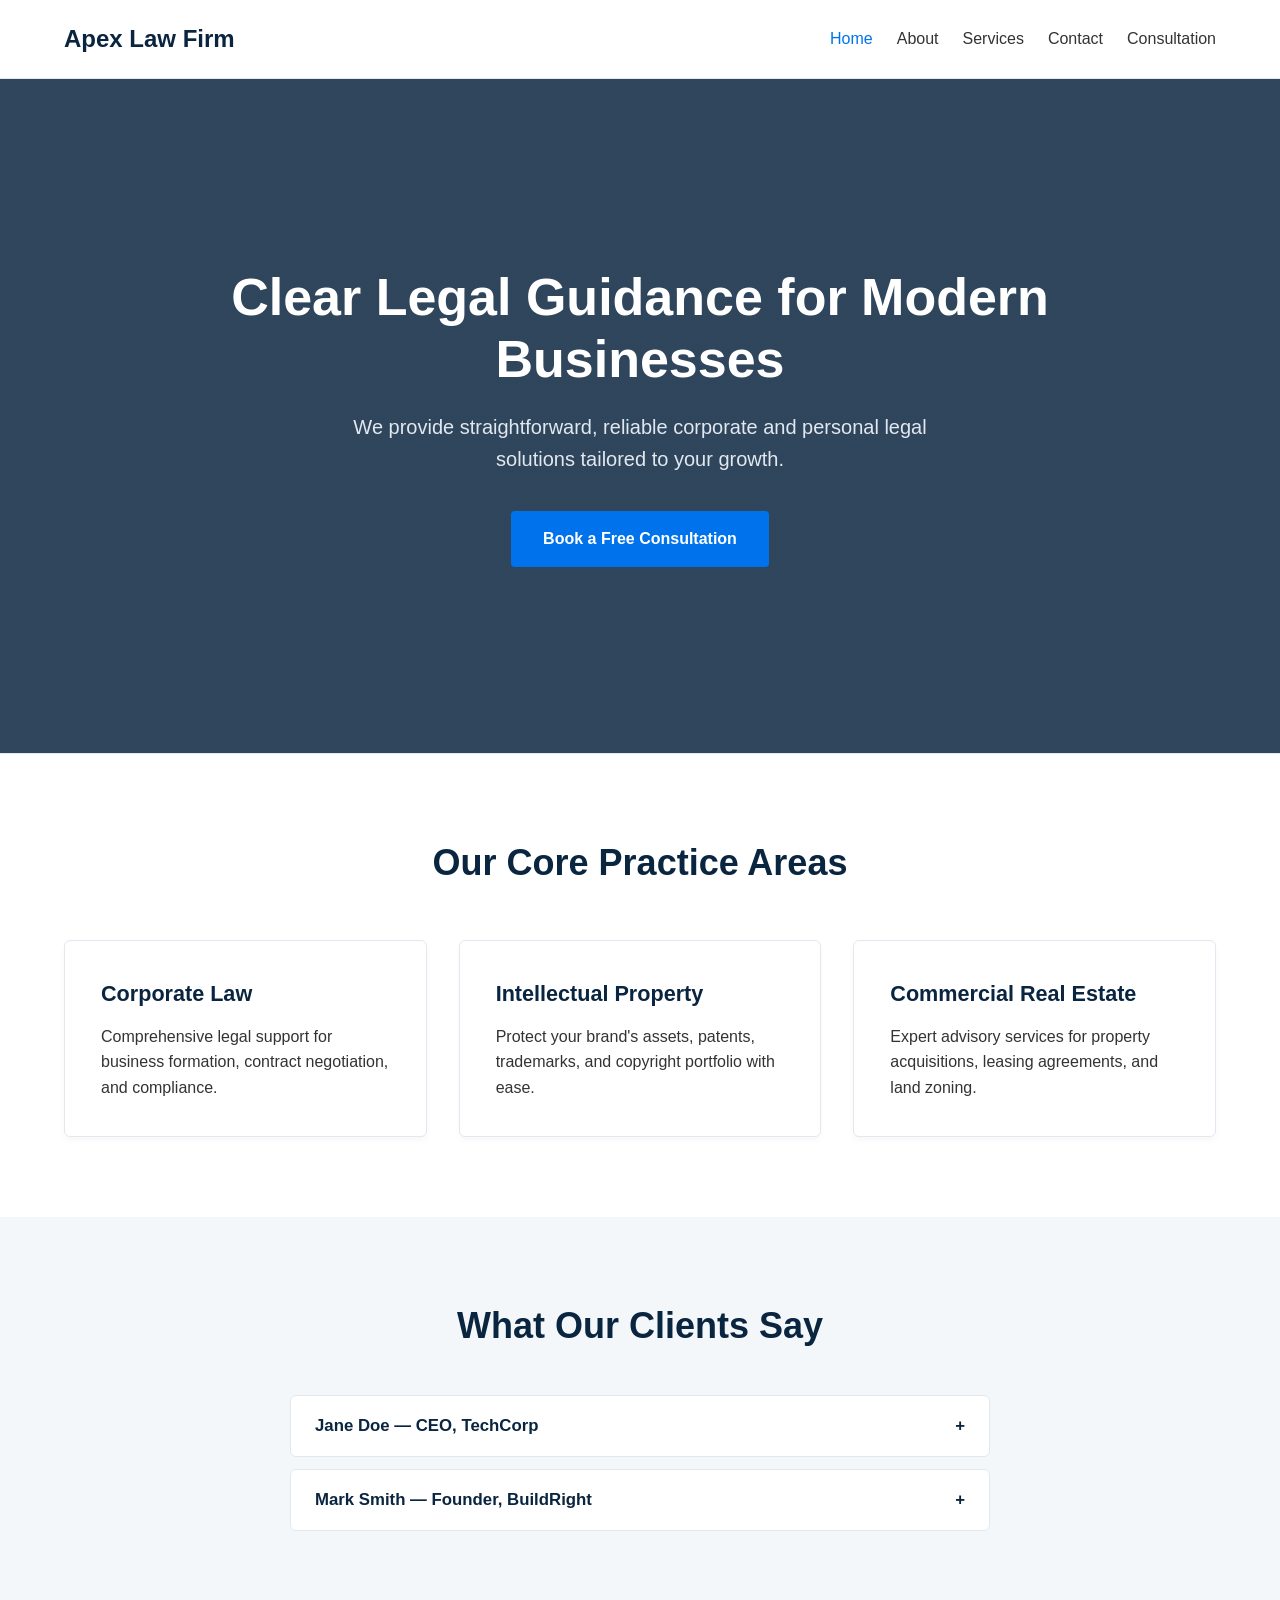
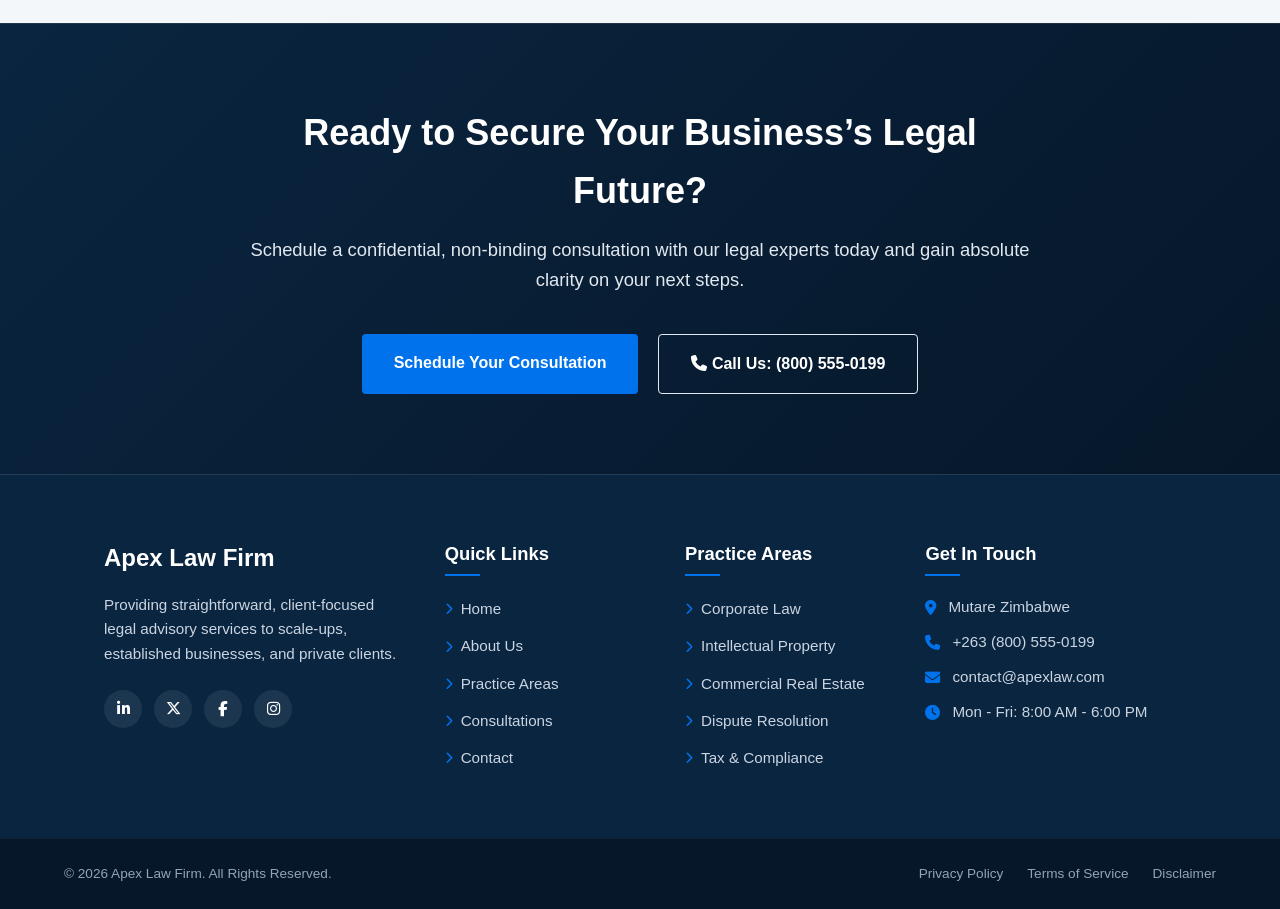
==== index.html @ 1f7de00d "Initial commit" ====
<!DOCTYPE html>
<html lang="en">
<head>
    <meta charset="UTF-8">
    <meta name="viewport" content="width=device-width, initial-scale=1.0">
    <meta name="description" content="Apex Law Firm - Modern legal solutions for corporate and personal needs. Professional, transparent, and dedicated legal services.">
    <meta name="keywords" content="Law Firm, Legal Services, Corporate Law, Apex Law">
    <title>Apex Law Firm | Professional & Modern Legal Services</title>
    
    <!-- Font Awesome CDN for Icons -->
    <link rel="stylesheet" href="https://cdnjs.cloudflare.com/ajax/libs/font-awesome/6.5.1/css/all.min.css">

    <!-- External CSS Link -->
    <link rel="stylesheet" href="assets/css/style.css">
</head>
<body>

    <!-- NAVIGATION HEADER -->
    <header class="navbar">
        <div class="logo">Apex Law Firm</div>
        
        <button class="menu-toggle" id="menuToggle" aria-label="Toggle Navigation">
            <span class="bar"></span>
            <span class="bar"></span>
            <span class="bar"></span>
        </button>

        <nav>
            <ul class="nav-links" id="navLinks">
                <li><a href="index.html" class="active">Home</a></li>
                <li><a href="about.html">About</a></li>
                <li><a href="services.html">Services</a></li>
                <li><a href="contact.html">Contact</a></li>
                <li><a href="landing.html">Consultation</a></li>
            </ul>
        </nav>
    </header>

    <!-- HERO BANNER -->
    <section class="hero">
        <h1>Clear Legal Guidance for Modern Businesses</h1>
        <p>We provide straightforward, reliable corporate and personal legal solutions tailored to your growth.</p>
        <a href="landing.html" class="btn-primary">Book a Free Consultation</a>
    </section>

    <!-- FEATURED SERVICES SECTION -->
    <section class="services">
        <h2>Our Core Practice Areas</h2>
        <div class="services-grid">
            <article class="service-card">
                <h3>Corporate Law</h3>
                <p>Comprehensive legal support for business formation, contract negotiation, and compliance.</p>
            </article>
            <article class="service-card">
                <h3>Intellectual Property</h3>
                <p>Protect your brand's assets, patents, trademarks, and copyright portfolio with ease.</p>
            </article>
            <article class="service-card">
                <h3>Commercial Real Estate</h3>
                <p>Expert advisory services for property acquisitions, leasing agreements, and land zoning.</p>
            </article>
        </div>
    </section>

    <!-- TESTIMONIALS SECTION -->
    <section class="testimonials">
        <h2>What Our Clients Say</h2>
        
        <div class="accordion-item">
            <button class="accordion-header">
                <span>Jane Doe — CEO, TechCorp</span>
                <span>+</span>
            </button>
            <div class="accordion-content">
                <p>"Apex Law Firm made our corporate acquisition seamless. Their legal team communicated clearly at every stage."</p>
            </div>
        </div>

        <div class="accordion-item">
            <button class="accordion-header">
                <span>Mark Smith — Founder, BuildRight</span>
                <span>+</span>
            </button>
            <div class="accordion-content">
                <p>"Professional, transparent, and prompt. They helped us draft clear contracts without complex legal jargon."</p>
            </div>
        </div>
    </section>

    <!-- CALL TO ACTION SECTION -->
    <section class="cta-banner">
        <div class="cta-container">
            <h2>Ready to Secure Your Business’s Legal Future?</h2>
            <p>Schedule a confidential, non-binding consultation with our legal experts today and gain absolute clarity on your next steps.</p>
            <div class="cta-actions">
                <a href="landing.html" class="btn-cta-primary">Schedule Your Consultation</a>
                <a href="tel:+18005550199" class="btn-cta-secondary"><i class="fa-solid fa-phone"></i> Call Us: (800) 555-0199</a>
            </div>
        </div>
    </section>

    <!-- EXPANDED FOOTER -->
    <footer class="site-footer">
        <div class="footer-container">
            <!-- Column 1: Brand & Bio -->
            <div class="footer-col brand-col">
                <div class="footer-logo">Apex Law Firm</div>
                <p>Providing straightforward, client-focused legal advisory services to scale-ups, established businesses, and private clients.</p>
                <div class="social-links">
                    <a href="#" aria-label="LinkedIn"><i class="fa-brands fa-linkedin-in"></i></a>
                    <a href="#" aria-label="X (Twitter)"><i class="fa-brands fa-x-twitter"></i></a>
                    <a href="#" aria-label="Facebook"><i class="fa-brands fa-facebook-f"></i></a>
                    <a href="#" aria-label="Instagram"><i class="fa-brands fa-instagram"></i></a>
                </div>
            </div>

            <!-- Column 2: Navigation Links -->
            <div class="footer-col">
                <h4>Quick Links</h4>
                <ul>
                    <li><a href="index.html"><i class="fa-solid fa-chevron-right"></i> Home</a></li>
                    <li><a href="about.html"><i class="fa-solid fa-chevron-right"></i> About Us</a></li>
                    <li><a href="services.html"><i class="fa-solid fa-chevron-right"></i> Practice Areas</a></li>
                    <li><a href="landing.html"><i class="fa-solid fa-chevron-right"></i> Consultations</a></li>
                    <li><a href="contact.html"><i class="fa-solid fa-chevron-right"></i> Contact</a></li>
                </ul>
            </div>

            <!-- Column 3: Practice Areas -->
            <div class="footer-col">
                <h4>Practice Areas</h4>
                <ul>
                    <li><a href="services.html#corporate"><i class="fa-solid fa-chevron-right"></i> Corporate Law</a></li>
                    <li><a href="services.html#ip"><i class="fa-solid fa-chevron-right"></i> Intellectual Property</a></li>
                    <li><a href="services.html#real-estate"><i class="fa-solid fa-chevron-right"></i> Commercial Real Estate</a></li>
                    <li><a href="services.html#litigation"><i class="fa-solid fa-chevron-right"></i> Dispute Resolution</a></li>
                    <li><a href="services.html#compliance"><i class="fa-solid fa-chevron-right"></i> Tax & Compliance</a></li>
                </ul>
            </div>

            <!-- Column 4: Direct Contact -->
            <div class="footer-col contact-col">
                <h4>Get In Touch</h4>
                <ul class="contact-info">
                    <li><i class="fa-solid fa-location-dot"></i> Mutare Zimbabwe</li>
                    <li><i class="fa-solid fa-phone"></i> +263 (800) 555-0199</li>
                    <li><i class="fa-solid fa-envelope"></i> contact@apexlaw.com</li>
                    <li><i class="fa-solid fa-clock"></i> Mon - Fri: 8:00 AM - 6:00 PM</li>
                </ul>
            </div>
        </div>

        <!-- Sub-Footer / Copyright -->
        <div class="footer-bottom">
            <div class="bottom-container">
                <p>&copy; 2026 Apex Law Firm. All Rights Reserved.</p>
                <div class="legal-links">
                    <a href="#">Privacy Policy</a>
                    <a href="#">Terms of Service</a>
                    <a href="#">Disclaimer</a>
                </div>
            </div>
        </div>
    </footer>

    <script src="assets/js/main.js"></script>
</body>
</html>
---- assets/css/style.css ----
/* ==========================================================================
   1. ROOT VARIABLES & GLOBAL RESET
   ========================================================================== */
:root {
  --primary-blue: #0A2540;
  --accent-blue: #0073EC;
  --hover-blue: #0056B3;
  --light-blue: #F4F7FA;
  --tagline-blue: #38BDF8;
  --white: #FFFFFF;
  --dark-gray: #333333;
  --border-color: #E2E8F0;
}

* {
  box-sizing: border-box;
  margin: 0;
  padding: 0;
  font-family: -apple-system, BlinkMacSystemFont, "Segoe UI", Roboto, Helvetica, Arial, sans-serif;
}

body {
  color: var(--dark-gray);
  background-color: var(--white);
  line-height: 1.6;
}

.page-header {
  background-color: var(--light-blue);
  padding: 4rem 5%;
  text-align: center;
  border-bottom: 1px solid var(--border-color);
}

.page-header h1 {
  font-size: 2.5rem;
  color: var(--primary-blue);
  margin-bottom: 0.5rem;
}

.page-header p {
  font-size: 1.1rem;
  color: #475569;
}


/* ==========================================================================
   2. HEADER & NAVIGATION
   ========================================================================== */
header.navbar {
  width: 100%;
  display: flex;
  justify-content: space-between;
  align-items: center;
  padding: 1.25rem 5%;
  background-color: var(--white);
  border-bottom: 1px solid var(--border-color);
  position: sticky;
  top: 0;
  z-index: 1000;
}

.logo {
  font-size: 1.5rem;
  font-weight: 700;
  color: var(--primary-blue);
}

.nav-links {
  display: flex;
  list-style: none;
  gap: 1.5rem;
}

.nav-links a {
  text-decoration: none;
  color: var(--dark-gray);
  font-weight: 500;
  transition: color 0.2s ease;
}

.nav-links a:hover,
.nav-links a.active {
  color: var(--accent-blue);
}

.menu-toggle {
  display: none;
  flex-direction: column;
  justify-content: space-between;
  width: 28px;
  height: 21px;
  background: transparent;
  border: none;
  cursor: pointer;
  padding: 0;
}

.menu-toggle .bar {
  height: 3px;
  width: 100%;
  background-color: var(--primary-blue);
  border-radius: 2px;
  transition: all 0.3s ease;
}

/* ==========================================================================
   3. HERO SECTION
   ========================================================================== */
.hero {
  position: relative;
  padding: 7rem 5%;
  display: flex;
  flex-direction: column;
  align-items: center;
  justify-content: center;
  min-height: 75vh;
  border-bottom: 1px solid var(--border-color);
  text-align: center;
  background: linear-gradient(
      rgba(10, 37, 64, 0.85), 
      rgba(10, 37, 64, 0.85)
    ), 
    url('https://images.unsplash.com/photo-1486406146926-c627a92ad1ab?auto=format&fit=crop&w=1600&q=80') center/cover no-repeat;
}

.hero h1 {
  font-size: 3.25rem;
  color: var(--white);
  line-height: 1.2;
  margin-bottom: 1.25rem;
  font-weight: 700;
  max-width: 850px;
}

.hero p {
  font-size: 1.25rem;
  color: var(--border-color);
  margin-bottom: 2.25rem;
  max-width: 650px;
}

/* ==========================================================================
   4. BUTTONS & ACTIONS
   ========================================================================== */
.btn-primary {
  display: inline-block;
  background-color: var(--accent-blue);
  color: var(--white);
  padding: 0.95rem 2rem;
  font-size: 1rem;
  text-decoration: none;
  border-radius: 4px;
  font-weight: 600;
  border: none;
  cursor: pointer;
  transition: background-color 0.2s ease;
}

.btn-primary:hover {
  background-color: var(--hover-blue);
}

/* ==========================================================================
   5. FEATURED SERVICES
   ========================================================================== */
.services {
  padding: 5rem 5%;
}

.services h2 {
  text-align: center;
  font-size: 2.25rem;
  color: var(--primary-blue);
  margin-bottom: 3rem;
}

.services-grid {
  display: grid;
  grid-template-columns: repeat(auto-fit, minmax(280px, 1fr));
  gap: 2rem;
  max-width: 1200px;
  margin: 0 auto;
}

.service-card {
  background: var(--white);
  border: 1px solid var(--border-color);
  padding: 2.25rem;
  border-radius: 6px;
  box-shadow: 0 4px 6px rgba(0, 0, 0, 0.03);
  transition: transform 0.2s ease, box-shadow 0.2s ease;
}

.service-card:hover {
  transform: translateY(-4px);
  box-shadow: 0 10px 15px rgba(0, 0, 0, 0.05);
}

.service-card h3 {
  font-size: 1.35rem;
  color: var(--primary-blue);
  margin-bottom: 0.75rem;
}

/* ==========================================================================
   6. TESTIMONIALS & ACCORDION
   ========================================================================== */
.testimonials {
  background-color: var(--light-blue);
  padding: 5rem 5%;
}

.testimonials h2 {
  text-align: center;
  font-size: 2.25rem;
  color: var(--primary-blue);
  margin-bottom: 2.5rem;
}

.testimonials .accordion-item {
  background: var(--white);
  border: 1px solid var(--border-color);
  margin: 0 auto 0.75rem auto;
  border-radius: 6px;
  overflow: hidden;
  max-width: 700px;
  display: grid;
  grid-template-rows: auto 0fr;
  transition: grid-template-rows 0.3s ease-out, border-color 0.2s ease;
}

.testimonials .accordion-item.active {
  grid-template-rows: auto 1fr;
  border-color: var(--accent-blue);
  box-shadow: 0 4px 12px rgba(0, 115, 236, 0.08);
}

.testimonials .accordion-header {
  width: 100%;
  padding: 1.25rem 1.5rem;
  text-align: left;
  background: none;
  border: none;
  font-size: 1.05rem;
  font-weight: 600;
  color: var(--primary-blue);
  cursor: pointer;
  display: flex;
  justify-content: space-between;
  align-items: center;
}

.testimonials .accordion-content {
  display: block !important;
  overflow: hidden;
  background-color: var(--white);
  padding: 0 1.5rem;
}

.testimonials .accordion-content p {
  color: #475569;
  line-height: 1.6;
  font-size: 0.95rem;
  padding-bottom: 1.25rem;
  padding-top: 0.25rem;
}

/* ==========================================================================
   7.  FOOTER STYLES
   ========================================================================== */
.site-footer {
  background-color: var(--primary-blue);
  color: #E2E8F0;
  padding-top: 4rem;
  border-top: 1px solid rgba(255, 255, 255, 0.1);
  font-size: 0.95rem;
}

.footer-container {
  display: grid;
  grid-template-columns: 1.5fr 1fr 1fr 1.25fr;
  gap: 2.5rem;
  max-width: 1200px;
  margin: 0 auto;
  padding: 0 5% 3.5rem 5%;
}

.footer-col h4 {
  color: var(--white);
  font-size: 1.15rem;
  margin-bottom: 1.25rem;
  position: relative;
  font-weight: 600;
}

.footer-col h4::after {
  content: '';
  display: block;
  width: 35px;
  height: 2px;
  background-color: var(--accent-blue);
  margin-top: 0.4rem;
}

/* Brand Column */
.brand-col .footer-logo {
  font-size: 1.5rem;
  font-weight: 700;
  color: var(--white);
  margin-bottom: 1rem;
}

.brand-col p {
  line-height: 1.6;
  margin-bottom: 1.5rem;
  color: #CBD5E1;
}

.social-links {
  display: flex;
  gap: 0.75rem;
}

.social-links a {
  display: inline-flex;
  align-items: center;
  justify-content: center;
  width: 38px;
  height: 38px;
  background-color: rgba(255, 255, 255, 0.08);
  color: var(--white);
  border-radius: 50%;
  text-decoration: none;
  transition: all 0.2s ease;
}

.social-links a:hover {
  background-color: var(--accent-blue);
  transform: translateY(-3px);
}

/* Quick Links & Practice Areas */
.footer-col ul {
  list-style: none;
}

.footer-col ul li {
  margin-bottom: 0.75rem;
}

.footer-col ul a {
  color: #CBD5E1;
  text-decoration: none;
  transition: color 0.2s ease, transform 0.2s ease;
  display: inline-flex;
  align-items: center;
  gap: 0.5rem;
}

.footer-col ul a i {
  font-size: 0.75rem;
  color: var(--accent-blue);
  transition: transform 0.2s ease;
}

.footer-col ul a:hover {
  color: var(--white);
}

.footer-col ul a:hover i {
  transform: translateX(3px);
}

/* Contact Column */
.contact-info li {
  display: flex;
  align-items: flex-start;
  gap: 0.75rem;
  color: #CBD5E1;
  line-height: 1.5;
  margin-bottom: 1rem;
}

.contact-info li i {
  color: var(--accent-blue);
  margin-top: 0.25rem;
}

/* Bottom Bar */
.footer-bottom {
  background-color: #061729;
  padding: 1.5rem 5%;
  border-top: 1px solid rgba(255, 255, 255, 0.05);
}

.bottom-container {
  max-width: 1200px;
  margin: 0 auto;
  display: flex;
  justify-content: space-between;
  align-items: center;
  flex-wrap: wrap;
  gap: 1rem;
  font-size: 0.85rem;
  color: #94A3B8;
}

.legal-links {
  display: flex;
  gap: 1.5rem;
}

.legal-links a {
  color: #94A3B8;
  text-decoration: none;
  transition: color 0.2s ease;
}

.legal-links a:hover {
  color: var(--white);
}

/* Footer Responsive Breakpoints */
@media (max-width: 992px) {
  .footer-container {
    grid-template-columns: repeat(2, 1fr);
  }
}

@media (max-width: 576px) {
  .footer-container {
    grid-template-columns: 1fr;
    gap: 2rem;
  }
  
  .bottom-container {
    flex-direction: column;
    text-align: center;
  }
}

/* ==========================================================================
   EOF FOOTER
   ========================================================================== */

/* ==========================================================================
   8. MEDIA QUERIES (RESPONSIVE STYLES)
   ========================================================================== */

/* Tablet Breakpoint */
@media (max-width: 768px) {
  .menu-toggle {
    display: flex;
  }

  .nav-links {
    display: none;
    flex-direction: column;
    position: absolute;
    top: 100%;
    left: 0;
    width: 100%;
    background-color: var(--white);
    padding: 1.5rem 5%;
    border-bottom: 1px solid var(--border-color);
    box-shadow: 0 4px 6px rgba(0, 0, 0, 0.05);
    gap: 1rem;
  }

  .nav-links.active {
    display: flex;
  }

  .menu-toggle.active .bar:nth-child(1) {
    transform: translateY(9px) rotate(45deg);
  }

  .menu-toggle.active .bar:nth-child(2) {
    opacity: 0;
  }

  .menu-toggle.active .bar:nth-child(3) {
    transform: translateY(-9px) rotate(-45deg);
  }

  .hero {
    padding: 5rem 5%;
    min-height: 50vh;
  }

  .hero h1 {
    font-size: 2.25rem;
  }

  .hero p {
    font-size: 1.05rem;
  }
}

/* Mobile Breakpoint */
@media (max-width: 576px) {
  .btn-primary {
    width: 100%;
    text-align: center;
  }
}
/* ==========================================================================
   END OF PRIMARY MEDIA QUERIES
   ========================================================================== */

/* ==========================================================================
   CALL TO ACTION BANNER
   ========================================================================== */
.cta-banner {
    background: linear-gradient(135deg, var(--primary-blue) 0%, #061729 100%);
    color: var(--white);
    padding: 5rem 5%;
    text-align: center;
    border-top: 1px solid rgba(255, 255, 255, 0.1);
}

.cta-container {
    max-width: 800px;
    margin: 0 auto;
}

.cta-banner h2 {
    font-size: 2.25rem;
    font-weight: 700;
    margin-bottom: 1rem;
    color: var(--white);
}

.cta-banner p {
    font-size: 1.15rem;
    color: #E2E8F0;
    margin-bottom: 2.5rem;
    line-height: 1.6;
}

.cta-actions {
    display: flex;
    justify-content: center;
    gap: 1.25rem;
    flex-wrap: wrap;
}

.btn-cta-primary {
    background-color: var(--accent-blue);
    color: var(--white);
    padding: 1rem 2rem;
    font-size: 1rem;
    font-weight: 600;
    text-decoration: none;
    border-radius: 4px;
    transition: background-color 0.2s ease, transform 0.2s ease;
}

.btn-cta-primary:hover {
    background-color: var(--hover-blue);
    transform: translateY(-2px);
}

.btn-cta-secondary {
    background-color: transparent;
    color: var(--white);
    padding: 1rem 2rem;
    font-size: 1rem;
    font-weight: 600;
    text-decoration: none;
    border-radius: 4px;
    border: 1px solid var(--border-color);
    transition: all 0.2s ease;
}

.btn-cta-secondary:hover {
    background-color: var(--white);
    color: var(--primary-blue);
    transform: translateY(-2px);
}

/* Mobile responsive tweak */
@media (max-width: 576px) {
    .cta-actions {
        flex-direction: column;
    }
    .btn-cta-primary,
    .btn-cta-secondary {
        width: 100%;
    }
}

/* ==========================================================================
   END OF CALL TO ACTION BANNER
   ========================================================================== */

   /* form settings */
.contact-layout {
  padding: 4rem 5%;
  max-width: 1200px;
  margin: 0 auto;
  display: grid;
  grid-template-columns: 1.2fr 1fr;
  gap: 3rem;
}

.contact-form-container h2 {
  color: var(--primary-blue);
  margin-bottom: 1.5rem;
  font-size: 1.75rem;
}

.form-group {
  margin-bottom: 1.25rem;
}

.form-group label {
  display: block;
  margin-bottom: 0.4rem;
  font-weight: 600;
  color: var(--dark-gray);
}

.form-group input, 
.form-group textarea {
  width: 100%;
  padding: 0.85rem;
  border: 1px solid var(--border-color);
  border-radius: 4px;
  font-size: 1rem;
  transition: border-color 0.2s ease, box-shadow 0.2s ease;
}

.form-group input:focus, 
.form-group textarea:focus {
  outline: none;
  border-color: var(--accent-blue);
  box-shadow: 0 0 0 3px rgba(0, 115, 236, 0.15);
}


.error-message {
  color: #dc2626;
  font-size: 0.85rem;
  display: none;
  margin-top: 0.3rem;
}

.btn-submit {
  background-color: var(--accent-blue);
  color: var(--white);
  padding: 0.95rem 1.5rem;
  border: none;
  border-radius: 4px;
  cursor: pointer;
  font-weight: 600;
  font-size: 1rem;
  width: 100%;
  transition: background-color 0.2s ease;
}

.btn-submit:hover {
  background-color: var(--hover-blue);
}
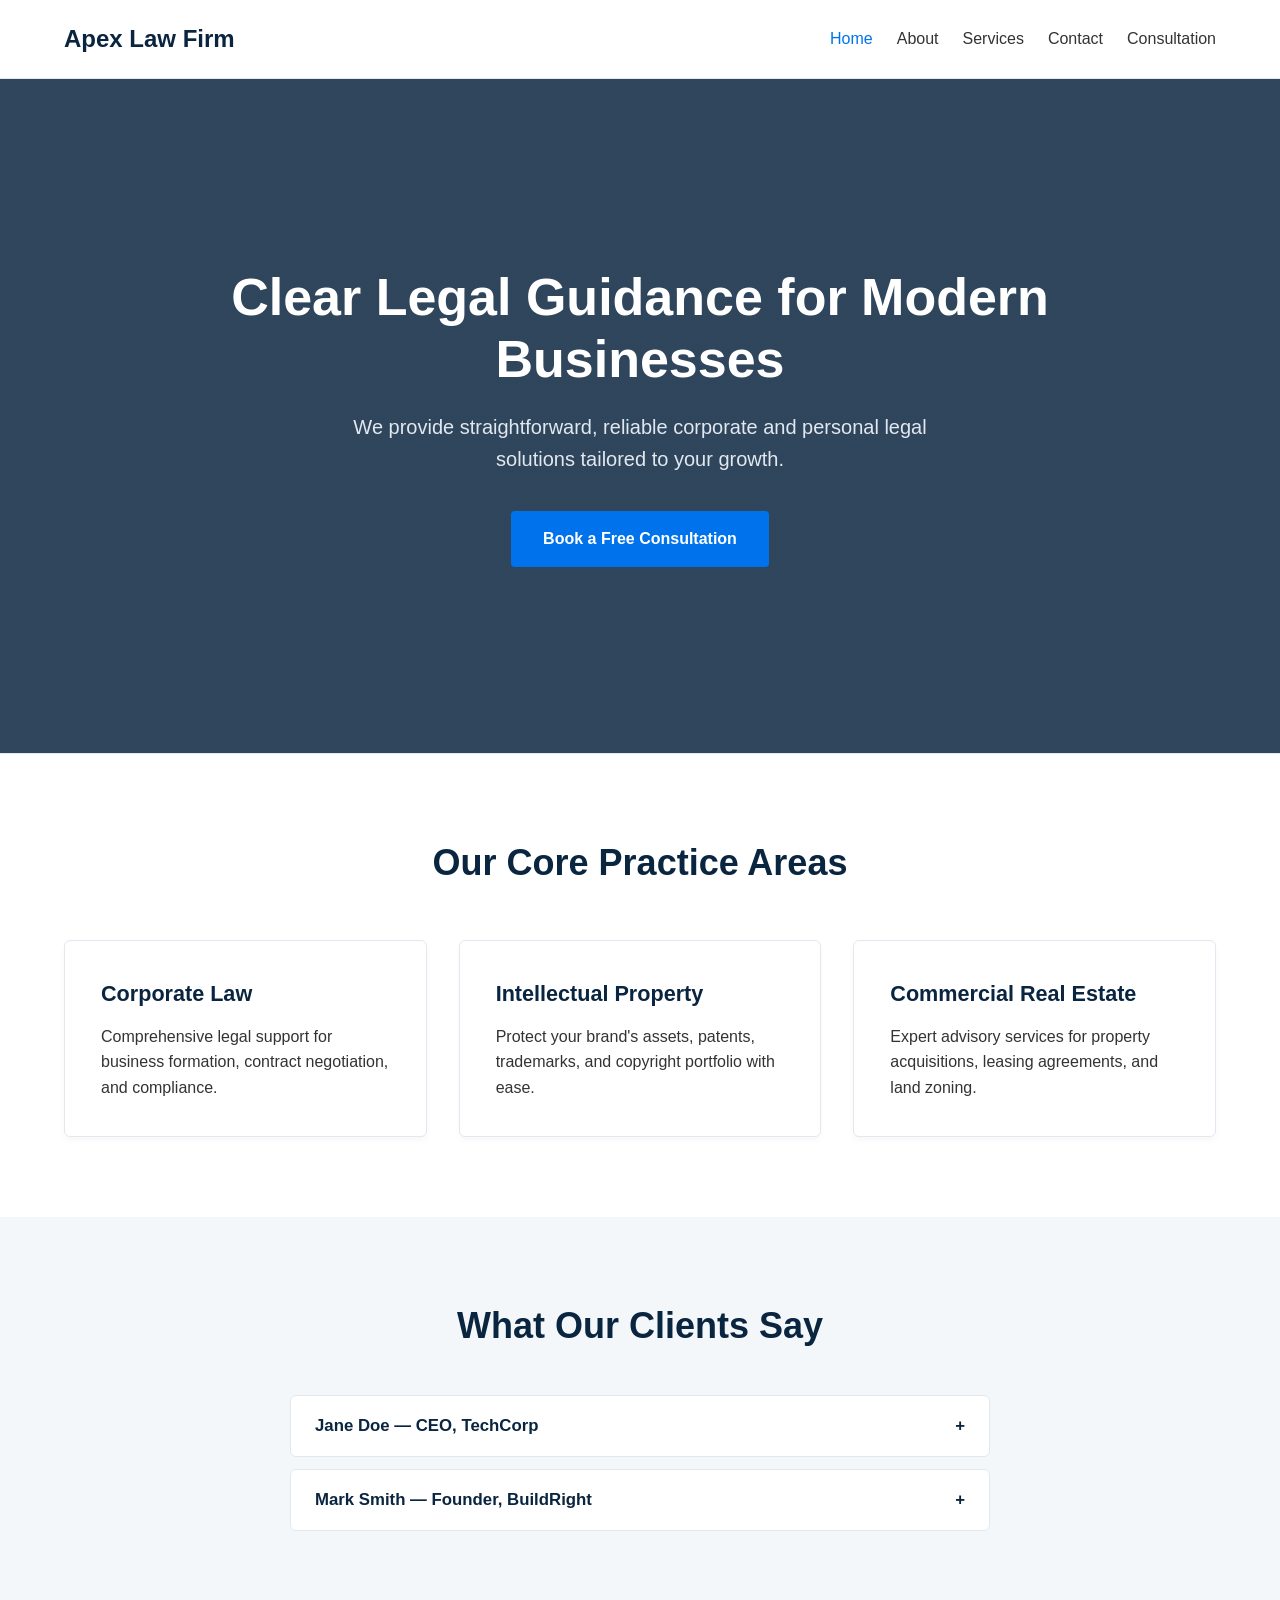
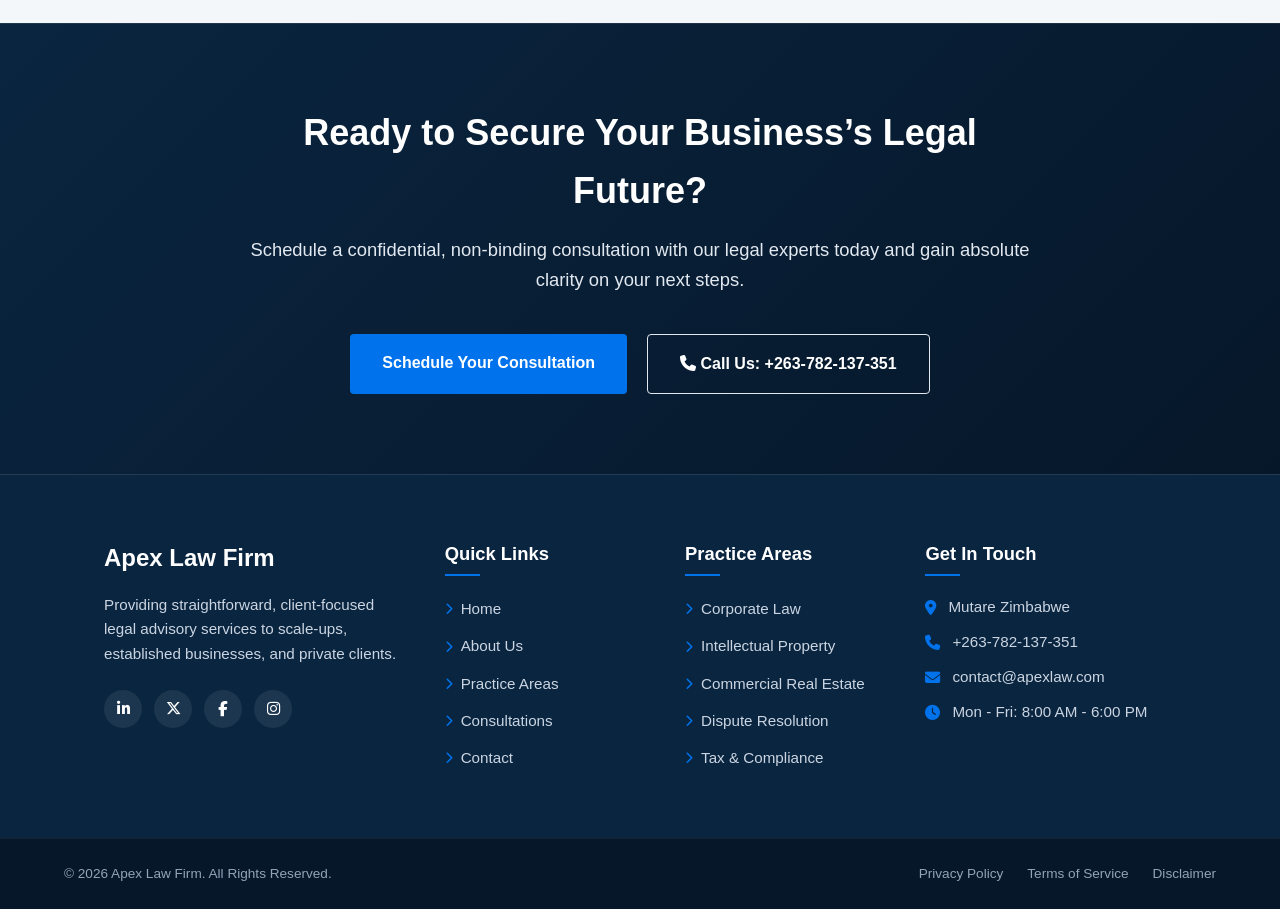
==== commit 95b3b79f: "major" ====
--- a/index.html
+++ b/index.html
@@ -94,7 +94,7 @@
             <p>Schedule a confidential, non-binding consultation with our legal experts today and gain absolute clarity on your next steps.</p>
             <div class="cta-actions">
                 <a href="landing.html" class="btn-cta-primary">Schedule Your Consultation</a>
-                <a href="tel:+18005550199" class="btn-cta-secondary"><i class="fa-solid fa-phone"></i> Call Us: (800) 555-0199</a>
+                <a href="tel:+263782137351" class="btn-cta-secondary"><i class="fa-solid fa-phone"></i> Call Us: +263-782-137-351</a>
             </div>
         </div>
     </section>
@@ -142,8 +142,8 @@
             <div class="footer-col contact-col">
                 <h4>Get In Touch</h4>
                 <ul class="contact-info">
-                    <li><i class="fa-solid fa-location-dot"></i> Mutare Zimbabwe</li>
-                    <li><i class="fa-solid fa-phone"></i> +263 (800) 555-0199</li>
+                    <li><i class="fa-solid fa-location-dot"></i>Mutare Zimbabwe</li>
+                    <li><i class="fa-solid fa-phone"></i> +263-782-137-351</li>
                     <li><i class="fa-solid fa-envelope"></i> contact@apexlaw.com</li>
                     <li><i class="fa-solid fa-clock"></i> Mon - Fri: 8:00 AM - 6:00 PM</li>
                 </ul>
